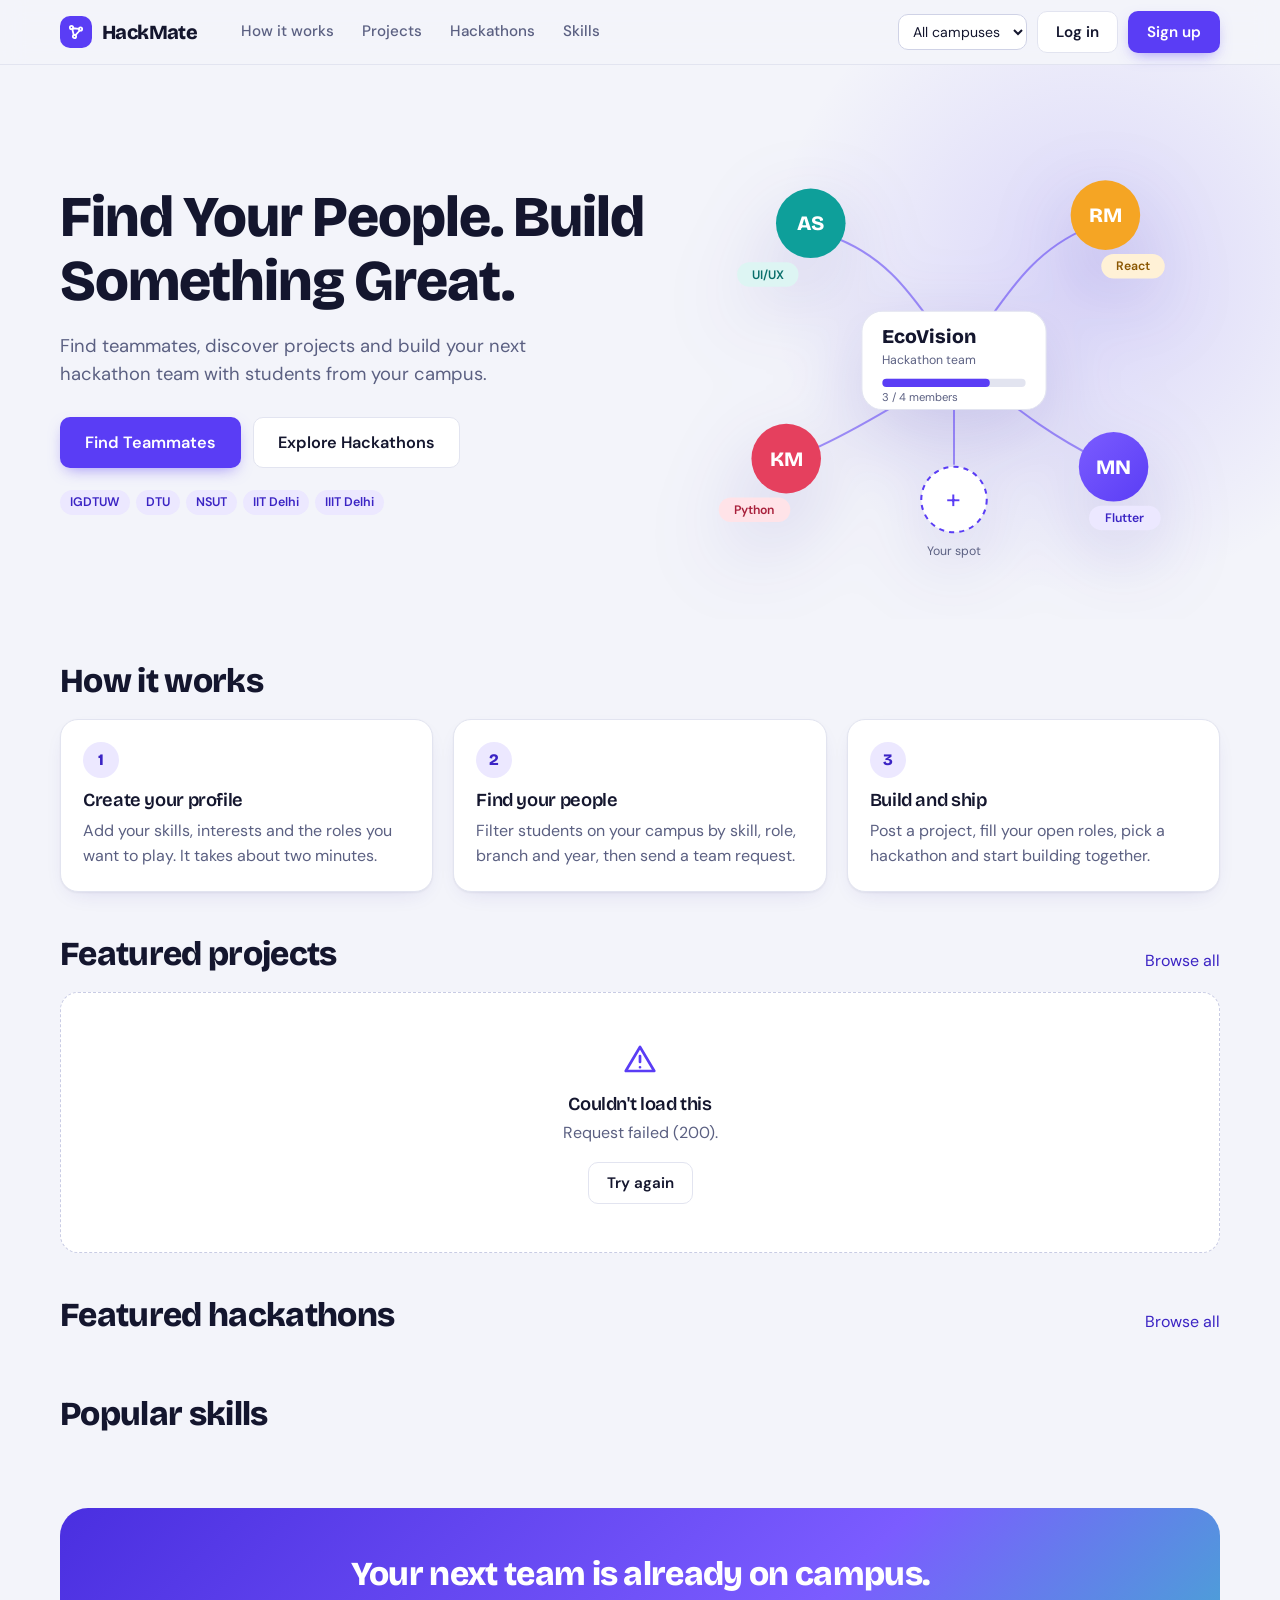
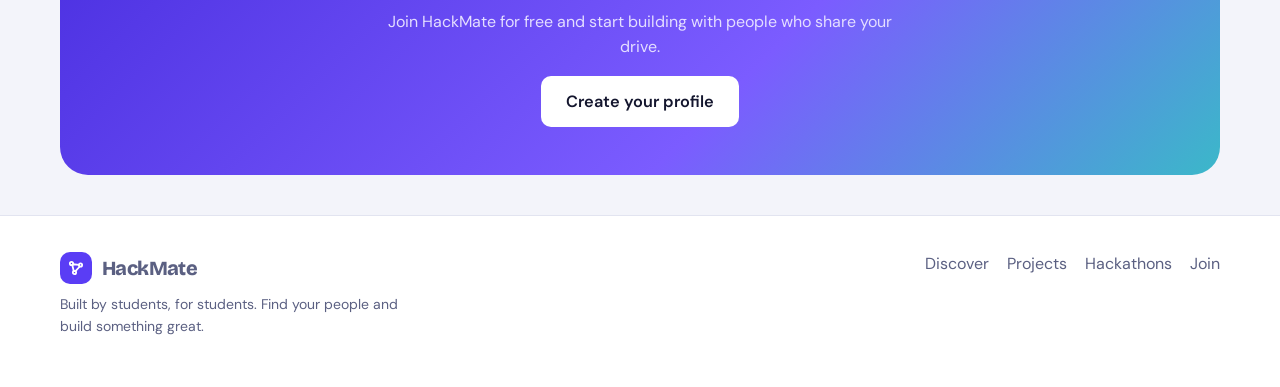
==== frontend/index.html @ 9a6c77ec "Initial commit: HackMate campus collaboration platform" ====
<!DOCTYPE html>
<html lang="en">
<head>
<meta charset="utf-8">
<meta name="viewport" content="width=device-width, initial-scale=1">

<title>HackMate: Find Your People. Build Something Great.</title>

<meta name="description" content="HackMate: find teammates, discover projects and build your next hackathon team with students from IGDTUW, DTU, NSUT, IIT Delhi and IIIT Delhi.">

<link rel="icon" href="data:image/svg+xml,%3Csvg xmlns='http://www.w3.org/2000/svg' viewBox='0 0 32 32'%3E%3Crect width='32' height='32' rx='9' fill='%235A3DF5'/%3E%3Ccircle cx='10' cy='10' r='3' fill='white'/%3E%3Ccircle cx='22' cy='12' r='3' fill='white'/%3E%3Ccircle cx='14' cy='23' r='3' fill='white'/%3E%3C/svg%3E">

<link rel="stylesheet" href="css/main.css">
<link rel="stylesheet" href="css/landing.css">
<link rel="stylesheet" href="css/responsive.css">
</head>

<body data-root="" data-page="home">

<div id="app-nav"></div>

<main>

<section class="hero">
  <div class="container hero-grid">

    <div>
      <h1>Find Your People. Build Something Great.</h1>

      <p class="lead">
        Find teammates, discover projects and build your next hackathon team with students from your campus.
      </p>

      <div class="hero-cta">
        <a class="btn btn-primary btn-lg" href="pages/discover.html">
          Find Teammates
        </a>

        <a class="btn btn-ghost btn-lg" href="pages/hackathons.html">
          Explore Hackathons
        </a>
      </div>

      <!-- Participating campuses -->
      <div class="hero-note">
        <span class="chips">
          <span class="chip">IGDTUW</span>
          <span class="chip">DTU</span>
          <span class="chip">NSUT</span>
          <span class="chip">IIT Delhi</span>
          <span class="chip">IIIT Delhi</span>
        </span>
      </div>
    </div>

    <div>
      <svg class="hero-art" viewBox="0 0 520 440" role="img" aria-label="Four students connected into a hackathon team by their skills">

        <defs>
          <linearGradient id="gv" x1="0" y1="0" x2="1" y2="1">
            <stop offset="0" stop-color="#7B5CFF"/>
            <stop offset="1" stop-color="#5A3DF5"/>
          </linearGradient>
        </defs>

        <g class="link-set">
          <path class="link draw" d="M138 112 C190 130 215 165 240 200"/>
          <path class="link draw" d="M392 104 C340 125 315 165 290 200"/>
          <path class="link draw" d="M120 322 C170 300 205 275 238 258"/>
          <path class="link draw" d="M400 330 C350 305 318 278 292 258"/>
          <path class="link draw" d="M260 282 L260 336"/>
        </g>

        <rect x="170" y="186" width="180" height="96" rx="20" fill="#fff" stroke="#E2E4F0"/>

        <text x="190" y="217" font-family="Bricolage Grotesque, DM Sans, sans-serif" font-weight="800" font-size="19" fill="#14162E">
          EcoVision
        </text>

        <text x="190" y="238" font-family="DM Sans, sans-serif" font-size="12" fill="#5B6082">
          Hackathon team
        </text>

        <rect x="190" y="252" width="140" height="8" rx="4" fill="#E2E4F0"/>
        <rect x="190" y="252" width="105" height="8" rx="4" fill="#5A3DF5"/>

        <text x="190" y="274" font-family="DM Sans, sans-serif" font-size="11" fill="#5B6082">
          3 / 4 members
        </text>

        <g font-family="Bricolage Grotesque, DM Sans, sans-serif" font-weight="800" font-size="20" fill="#fff" text-anchor="middle">

          <circle cx="120" cy="100" r="34" fill="#0E9F9A"/>
          <text x="120" y="107">AS</text>

          <circle cx="408" cy="92" r="34" fill="#F5A524"/>
          <text x="408" y="99">RM</text>

          <circle cx="96" cy="330" r="34" fill="#E5405E"/>
          <text x="96" y="337">KM</text>

          <circle cx="416" cy="338" r="34" fill="url(#gv)"/>
          <text x="416" y="345">MN</text>

        </g>

        <circle cx="260" cy="370" r="32" fill="#fff" stroke="#5A3DF5" stroke-width="2" stroke-dasharray="5 5"/>

        <text x="260" y="378" text-anchor="middle" font-size="26" fill="#5A3DF5" font-family="DM Sans, sans-serif">+</text>

        <text x="260" y="424" text-anchor="middle" font-size="12" fill="#5B6082" font-family="DM Sans, sans-serif">
          Your spot
        </text>

        <g font-family="DM Sans, sans-serif" font-size="12" font-weight="600">

          <rect x="48" y="138" width="60" height="24" rx="12" fill="#DDF5F3"/>
          <text x="78" y="154" text-anchor="middle" fill="#0A6F6B">UI/UX</text>

          <rect x="404" y="130" width="62" height="24" rx="12" fill="#FFF1D6"/>
          <text x="435" y="146" text-anchor="middle" fill="#8A5600">React</text>

          <rect x="30" y="368" width="70" height="24" rx="12" fill="#FFE3E8"/>
          <text x="65" y="384" text-anchor="middle" fill="#A8203B">Python</text>

          <rect x="392" y="376" width="70" height="24" rx="12" fill="#ECE8FF"/>
          <text x="427" y="392" text-anchor="middle" fill="#3B24C4">Flutter</text>

        </g>
      </svg>
    </div>

  </div>
</section>

<div class="container">

  <div class="stats" id="stats" aria-label="Platform statistics"></div>

  <section class="section" id="how">
    <div class="section-head">
      <h2>How it works</h2>
    </div>

    <div class="steps">

      <div class="card">
        <div class="step-n">1</div>
        <h3>Create your profile</h3>
        <p class="muted" style="margin:0">
          Add your skills, interests and the roles you want to play. It takes about two minutes.
        </p>
      </div>

      <div class="card">
        <div class="step-n">2</div>
        <h3>Find your people</h3>
        <p class="muted" style="margin:0">
          Filter students on your campus by skill, role, branch and year, then send a team request.
        </p>
      </div>

      <div class="card">
        <div class="step-n">3</div>
        <h3>Build and ship</h3>
        <p class="muted" style="margin:0">
          Post a project, fill your open roles, pick a hackathon and start building together.
        </p>
      </div>

    </div>
  </section>

  <section class="section" id="projects">
    <div class="section-head">
      <h2>Featured projects</h2>
      <a href="pages/projects.html">Browse all</a>
    </div>
    <div class="grid-cards" id="featuredProjects"></div>
  </section>

  <section class="section" id="hackathons">
    <div class="section-head">
      <h2>Featured hackathons</h2>
      <a href="pages/hackathons.html">Browse all</a>
    </div>
    <div class="grid-cards" id="featuredHackathons"></div>
  </section>

  <section class="section" id="skills">
    <div class="section-head">
      <h2>Popular skills</h2>
    </div>
    <div class="skill-cloud" id="skillCloud"></div>
  </section>

  <section class="cta-band">
    <h2 style="color:#fff">
      Your next team is already on campus.
    </h2>

    <p>
      Join HackMate for free and start building with people who share your drive.
    </p>

    <a class="btn btn-ghost btn-lg" href="pages/signup.html">
      Create your profile
    </a>
  </section>

</div>
</main>

<div id="app-footer"></div>

<div class="toast-stack" id="toasts" aria-live="polite"></div>

<script src="js/utils.js"></script>
<script src="js/api.js"></script>
<script src="js/components.js"></script>
<script src="js/landing.js"></script>

</body>
</html>
---- frontend/css/main.css ----
/* HackMate — main.css : design tokens, base, shared components. */
@import url('https://fonts.googleapis.com/css2?family=Bricolage+Grotesque:opsz,wght@12..96,600;12..96,800&family=DM+Sans:wght@400;500;600&display=swap');

:root{
  --bg:#F3F4FA; --surface:#FFFFFF; --ink:#14162E; --muted:#5B6082; --line:#E2E4F0;
  --brand:#5A3DF5; --brand-ink:#3B24C4; --brand-soft:#ECE8FF;
  --teal:#0E9F9A; --teal-soft:#DDF5F3; --sun:#F5A524; --sun-soft:#FFF1D6;
  --rose:#E5405E; --rose-soft:#FFE3E8; --ok:#14935F; --ok-soft:#DCF5EA;
  --display:'Bricolage Grotesque','DM Sans',system-ui,sans-serif;
  --font:'DM Sans',system-ui,-apple-system,'Segoe UI',sans-serif;
  --r-card:18px; --r-ctl:10px; --r-pill:999px;
  --shadow:0 1px 2px rgba(20,22,46,.05),0 8px 24px -12px rgba(52,36,160,.18);
  --shadow-lift:0 2px 4px rgba(20,22,46,.06),0 18px 36px -14px rgba(52,36,160,.28);
  --nav-h:64px;
}
*{box-sizing:border-box}
html{scroll-behavior:smooth;-webkit-text-size-adjust:100%}
body{margin:0;font:400 16px/1.55 var(--font);background:var(--bg);color:var(--ink);-webkit-font-smoothing:antialiased}
h1,h2,h3,h4{font-family:var(--display);line-height:1.12;letter-spacing:-.02em;margin:0 0 .5em}
h1{font-size:clamp(2.2rem,5vw,3.6rem);font-weight:800}
h2{font-size:clamp(1.5rem,3vw,2.1rem);font-weight:800}
h3{font-size:1.15rem;font-weight:600}
p{margin:0 0 1em}
a{color:var(--brand-ink);text-decoration:none}
a:hover{text-decoration:underline}
img,svg{max-width:100%}
:focus-visible{outline:3px solid #9C8BFF;outline-offset:2px;border-radius:6px}
.container{width:min(1160px,100% - 40px);margin-inline:auto}
.page{padding:32px 0 72px}
.muted{color:var(--muted)} .small{font-size:.875rem} .hidden{display:none!important}
.sr-only{position:absolute;width:1px;height:1px;overflow:hidden;clip:rect(0 0 0 0)}


/* navbar */
.nav{position:sticky;top:0;z-index:50;background:rgba(243,244,250,.82);backdrop-filter:blur(12px);border-bottom:1px solid var(--line)}
.nav-inner{height:var(--nav-h);display:flex;align-items:center;gap:20px}
.logo{display:flex;align-items:center;gap:10px;font:800 1.25rem var(--display);color:var(--ink);letter-spacing:-.03em}
.logo:hover{text-decoration:none}
.logo-mark{width:32px;height:32px;border-radius:10px;background:var(--brand);display:grid;place-items:center}
.nav-links{display:flex;gap:4px;margin-left:12px;flex:1}
.nav-links a{padding:8px 12px;border-radius:var(--r-ctl);color:var(--muted);font-weight:500;font-size:.95rem;transition:background .15s,color .15s}
.nav-links a:hover{background:#E8EAF6;color:var(--ink);text-decoration:none}
.nav-links a[aria-current="page"]{background:var(--brand-soft);color:var(--brand-ink)}
.nav-actions{display:flex;align-items:center;gap:10px}
.nav-toggle{display:none}
.dropdown{position:relative}
.dropdown-menu{position:absolute;right:0;top:calc(100% + 8px);min-width:200px;background:var(--surface);border:1px solid var(--line);border-radius:14px;box-shadow:var(--shadow-lift);padding:6px;display:none;z-index:60}
.dropdown.open .dropdown-menu{display:block}
.dropdown-menu a,.dropdown-menu button{display:flex;gap:10px;align-items:center;width:100%;padding:9px 12px;border:0;background:none;border-radius:8px;color:var(--ink);font:inherit;font-size:.92rem;cursor:pointer;text-align:left}
.dropdown-menu a:hover,.dropdown-menu button:hover{background:var(--bg);text-decoration:none}
.dropdown-head{padding:8px 12px 10px;border-bottom:1px solid var(--line);margin-bottom:6px}

/* buttons */
.btn{display:inline-flex;align-items:center;justify-content:center;gap:8px;padding:10px 18px;border-radius:var(--r-ctl);border:1px solid transparent;font:600 .95rem var(--font);cursor:pointer;transition:transform .12s,background .15s,box-shadow .15s;text-decoration:none;white-space:nowrap}
.btn:hover{text-decoration:none}
.btn:active{transform:translateY(1px)}
.btn-primary{background:var(--brand);color:#fff;box-shadow:0 6px 16px -6px rgba(90,61,245,.6)}
.btn-primary:hover{background:var(--brand-ink)}
.btn-ghost{background:var(--surface);border-color:var(--line);color:var(--ink)}
.btn-ghost:hover{border-color:#C9CCE4;background:#FAFAFE}
.btn-success{background:var(--ok);color:#fff}
.btn-danger{background:var(--rose-soft);color:#A8203B}
.btn-danger:hover{background:#FFD0D9}
.btn-sm{padding:6px 12px;font-size:.85rem}
.btn-lg{padding:14px 24px;font-size:1.02rem}
.btn[disabled]{opacity:.55;cursor:not-allowed}
.btn.loading::after{content:"";width:14px;height:14px;border:2px solid currentColor;border-right-color:transparent;border-radius:50%;animation:spin .7s linear infinite}
@keyframes spin{to{transform:rotate(360deg)}}
.icon{width:18px;height:18px;flex:none;stroke:currentColor;fill:none;stroke-width:1.8;stroke-linecap:round;stroke-linejoin:round}

/* cards & grids */
.card{background:var(--surface);border:1px solid var(--line);border-radius:var(--r-card);padding:22px;box-shadow:var(--shadow)}
.card.hoverable{transition:transform .18s,box-shadow .18s,border-color .18s}
.card.hoverable:hover{transform:translateY(-3px);box-shadow:var(--shadow-lift);border-color:#D2CCFA}
.grid-cards{display:grid;grid-template-columns:repeat(auto-fill,minmax(310px,1fr));gap:20px}
.stack{display:flex;flex-direction:column;gap:14px}
.row{display:flex;align-items:center;gap:12px;flex-wrap:wrap}
.row-between{display:flex;align-items:center;justify-content:space-between;gap:12px;flex-wrap:wrap}
.card-actions{display:flex;gap:10px;margin-top:auto;padding-top:16px;flex-wrap:wrap}
.card-col{display:flex;flex-direction:column}
.section{margin-top:44px}
.section-head{display:flex;justify-content:space-between;align-items:end;gap:16px;margin-bottom:18px}
.section-head h2{margin:0}
.page-head{display:flex;justify-content:space-between;align-items:end;gap:16px;flex-wrap:wrap;margin-bottom:24px}
.page-head h1{font-size:clamp(1.8rem,3.5vw,2.5rem);margin:0 0 6px}
.page-head p{margin:0;color:var(--muted)}

/* avatars, badges */
.avatar{width:48px;height:48px;border-radius:50%;display:grid;place-items:center;color:#fff;font:700 1rem var(--display);flex:none;object-fit:cover}
.avatar-sm{width:32px;height:32px;font-size:.78rem}
.avatar-lg{width:96px;height:96px;font-size:2rem;border:4px solid var(--surface);box-shadow:var(--shadow)}
.chips{display:flex;flex-wrap:wrap;gap:6px}
.chip{display:inline-flex;align-items:center;gap:5px;padding:3px 10px;border-radius:var(--r-pill);background:var(--brand-soft);color:var(--brand-ink);font-size:.78rem;font-weight:600}
.chip.teal{background:var(--teal-soft);color:#0A6F6B}
.chip.sun{background:var(--sun-soft);color:#8A5600}
.chip.plain{background:var(--bg);color:var(--muted);border:1px solid var(--line)}
.status{display:inline-flex;align-items:center;gap:6px;padding:3px 10px;border-radius:var(--r-pill);font-size:.78rem;font-weight:600;background:var(--bg);color:var(--muted)}
.status::before{content:"";width:7px;height:7px;border-radius:50%;background:currentColor}
.s-open,.s-accepted,.s-active,.s-resolved,.s-published{background:var(--ok-soft);color:#0B6E45}
.s-pending,.s-reviewing,.s-in_progress{background:var(--sun-soft);color:#8A5600}
.s-rejected,.s-cancelled,.s-suspended,.s-closed,.s-dismissed{background:var(--rose-soft);color:#A8203B}
.s-completed,.s-draft{background:var(--brand-soft);color:var(--brand-ink)}
.label-sm{font-size:.8rem;color:var(--muted);font-weight:600;margin-bottom:6px}
.meta{display:flex;gap:14px;flex-wrap:wrap;color:var(--muted);font-size:.85rem}
.meta span{display:inline-flex;align-items:center;gap:6px}
.progress{height:8px;border-radius:99px;background:var(--line);overflow:hidden}
.progress>i{display:block;height:100%;background:var(--brand);border-radius:99px}

/* forms */
.field{display:flex;flex-direction:column;gap:6px;margin-bottom:16px}
.field label{font-weight:600;font-size:.9rem}
.input,.select,.textarea{width:100%;padding:11px 13px;border:1px solid #CFD2E6;border-radius:var(--r-ctl);background:#fff;font:inherit;color:var(--ink);transition:border-color .15s,box-shadow .15s}
.input:focus,.select:focus,.textarea:focus{outline:none;border-color:var(--brand);box-shadow:0 0 0 3px rgba(90,61,245,.18)}
.textarea{min-height:96px;resize:vertical}
.field.invalid .input,.field.invalid .select,.field.invalid .textarea{border-color:var(--rose)}
.field-error{color:#A8203B;font-size:.82rem;min-height:0}
.field-hint{color:var(--muted);font-size:.8rem}
.form-grid{display:grid;grid-template-columns:1fr 1fr;gap:0 16px}
.check{display:flex;gap:8px;align-items:center;font-size:.9rem}
.form-error{background:var(--rose-soft);color:#8E1B33;border-radius:var(--r-ctl);padding:10px 14px;font-size:.9rem;margin-bottom:14px}

/* filters */
.filters{display:flex;gap:10px;flex-wrap:wrap;margin-bottom:22px;padding:14px;background:var(--surface);border:1px solid var(--line);border-radius:var(--r-card)}
.filters .search{flex:2 1 240px;position:relative}
.filters .search .icon{position:absolute;left:12px;top:50%;transform:translateY(-50%);color:var(--muted)}
.filters .search .input{padding-left:38px}
.filters .select{flex:1 1 140px;width:auto}
.tabs{display:inline-flex;background:#E8EAF6;border-radius:12px;padding:4px;gap:2px;margin-bottom:20px;flex-wrap:wrap}
.tabs button{border:0;background:none;padding:8px 16px;border-radius:9px;font:600 .9rem var(--font);color:var(--muted);cursor:pointer}
.tabs button[aria-selected="true"]{background:var(--surface);color:var(--ink);box-shadow:var(--shadow)}

/* modal */
.modal{position:fixed;inset:0;z-index:100;display:none;align-items:center;justify-content:center;padding:20px;background:rgba(20,22,46,.5);backdrop-filter:blur(3px)}
.modal.open{display:flex}
.modal-box{background:var(--surface);border-radius:20px;width:min(560px,100%);max-height:calc(100vh - 40px);overflow:auto;padding:26px;box-shadow:0 30px 80px -20px rgba(20,22,46,.5);animation:pop .18s ease-out}
.modal-box.wide{width:min(720px,100%)}
.modal-head{display:flex;justify-content:space-between;align-items:start;gap:12px;margin-bottom:14px}
.modal-head h3{font-size:1.35rem;margin:0}
.modal-x{border:0;background:var(--bg);width:34px;height:34px;border-radius:50%;cursor:pointer;display:grid;place-items:center;color:var(--ink)}
.modal-foot{display:flex;justify-content:flex-end;gap:10px;margin-top:8px}
@keyframes pop{from{transform:scale(.97);opacity:0}to{transform:none;opacity:1}}

/* toast */
.toast-stack{position:fixed;right:18px;bottom:18px;z-index:200;display:flex;flex-direction:column;gap:10px;max-width:calc(100% - 36px)}
.toast{background:var(--ink);color:#fff;padding:12px 16px;border-radius:12px;box-shadow:var(--shadow-lift);font-size:.92rem;display:flex;gap:10px;align-items:center;animation:pop .18s ease-out;max-width:380px}
.toast.success{border-left:4px solid #3DDC97}.toast.error{border-left:4px solid #FF6B86}.toast.info{border-left:4px solid #8F7CFF}

/* states */
.empty{text-align:center;padding:48px 20px;background:var(--surface);border:1px dashed #C9CCE4;border-radius:var(--r-card);grid-column:1/-1}
.empty .icon{width:36px;height:36px;color:var(--brand);margin-bottom:10px}
.empty h3{margin-bottom:6px}
.skeleton{border-radius:var(--r-card);min-height:180px;background:linear-gradient(100deg,#E9EBF6 30%,#F6F7FC 50%,#E9EBF6 70%);background-size:300% 100%;animation:shimmer 1.4s infinite}
@keyframes shimmer{from{background-position:100% 0}to{background-position:0 0}}

/* table */
.table-wrap{overflow-x:auto;background:var(--surface);border:1px solid var(--line);border-radius:var(--r-card)}
table{width:100%;border-collapse:collapse;font-size:.92rem}
th,td{text-align:left;padding:12px 16px;border-bottom:1px solid var(--line);white-space:nowrap}
th{font-size:.8rem;color:var(--muted);font-weight:600;background:#FAFAFE}
tr:last-child td{border-bottom:0}

/* footer */
.footer{border-top:1px solid var(--line);background:var(--surface);padding:36px 0;margin-top:40px}
.footer-inner{display:flex;justify-content:space-between;gap:24px;flex-wrap:wrap}
.footer a{color:var(--muted)}
.footer-links{display:flex;gap:18px;flex-wrap:wrap}

@media (prefers-reduced-motion:reduce){*{animation:none!important;transition:none!important}html{scroll-behavior:auto}}
---- frontend/css/landing.css ----
/* Landing page */
.hero{padding:56px 0 40px;position:relative;overflow:hidden}
.hero::before{content:"";position:absolute;inset:-20% -10% auto auto;width:640px;height:640px;background:radial-gradient(closest-side,rgba(90,61,245,.16),transparent);pointer-events:none}
.hero-grid{display:grid;grid-template-columns:1.05fr .95fr;gap:40px;align-items:center;position:relative}
.hero h1{margin-bottom:18px}
.hero .lead{font-size:1.15rem;color:var(--muted);max-width:30em;margin-bottom:28px}
.hero-cta{display:flex;gap:12px;flex-wrap:wrap}
.hero-note{margin-top:22px;display:flex;align-items:center;gap:10px;color:var(--muted);font-size:.9rem}
.hero-art{width:100%;height:auto;filter:drop-shadow(0 24px 40px rgba(52,36,160,.18))}
.hero-art .link{stroke:var(--brand);stroke-width:2;stroke-dasharray:6 6;fill:none;opacity:.55}
.hero-art .draw{stroke-dasharray:300;stroke-dashoffset:300;animation:draw 1.4s .2s ease-out forwards}
@keyframes draw{to{stroke-dashoffset:0}}
.stats{background:var(--ink);color:#fff;border-radius:24px;padding:28px 32px;display:grid;grid-template-columns:repeat(4,1fr);gap:20px;margin-top:20px}
.stats b{display:block;font:800 2rem var(--display)}
.stats span{color:#B9BDE0;font-size:.9rem}
.steps{display:grid;grid-template-columns:repeat(3,1fr);gap:20px}
.step-n{width:36px;height:36px;border-radius:50%;background:var(--brand-soft);color:var(--brand-ink);display:grid;place-items:center;font:800 1rem var(--display);margin-bottom:12px}
.skill-cloud{display:flex;flex-wrap:wrap;gap:10px}
.skill-cloud .chip{font-size:.9rem;padding:7px 14px}
.cta-band{margin-top:56px;border-radius:28px;padding:48px 32px;text-align:center;color:#fff;background:linear-gradient(135deg,#4A2FE0,#7B5CFF 60%,#3BB8C9)}
.cta-band p{color:#E4DEFF;max-width:34em;margin-inline:auto}
.cta-band .btn-ghost{border-color:transparent}
.campus-select{width:auto;padding:7px 10px;font-size:.88rem}
@media (max-width:860px){.hero-grid{grid-template-columns:1fr}.stats{grid-template-columns:repeat(2,1fr)}.steps{grid-template-columns:1fr}.hero-art{max-width:460px;margin:auto}}
---- frontend/css/responsive.css ----
/* HackMate — responsive.css : load LAST on every page. */
@media (max-width:1024px){
  .container{width:min(1160px,100% - 32px)}
  .grid-cards{grid-template-columns:repeat(auto-fill,minmax(280px,1fr))}
}
@media (max-width:860px){
  .nav-toggle{display:inline-grid;margin-left:auto;place-items:center;width:40px;height:40px;border:1px solid var(--line);border-radius:10px;background:var(--surface);cursor:pointer}
  .nav-links{position:absolute;top:var(--nav-h);left:0;right:0;margin:0;flex-direction:column;background:var(--surface);padding:10px 16px 16px;border-bottom:1px solid var(--line);display:none;box-shadow:var(--shadow)}
  .nav.menu-open .nav-links{display:flex}
  .nav-actions{margin-left:0}
  .nav-inner{gap:10px}
  .nav-actions .campus-select{display:none}
}
@media (max-width:640px){
  .page{padding:22px 0 56px}
  .grid-cards{grid-template-columns:1fr}
  .form-grid{grid-template-columns:1fr}
  .filters .select,.filters .search{flex:1 1 100%}
  .page-head .btn{width:100%}
  .modal{align-items:flex-end;padding:0}
  .modal-box{border-radius:20px 20px 0 0;max-height:92vh}
  .card{padding:18px}
  .toast-stack{left:14px;right:14px;bottom:14px}
  .nav-actions .btn-ghost.hide-sm{display:none}
}
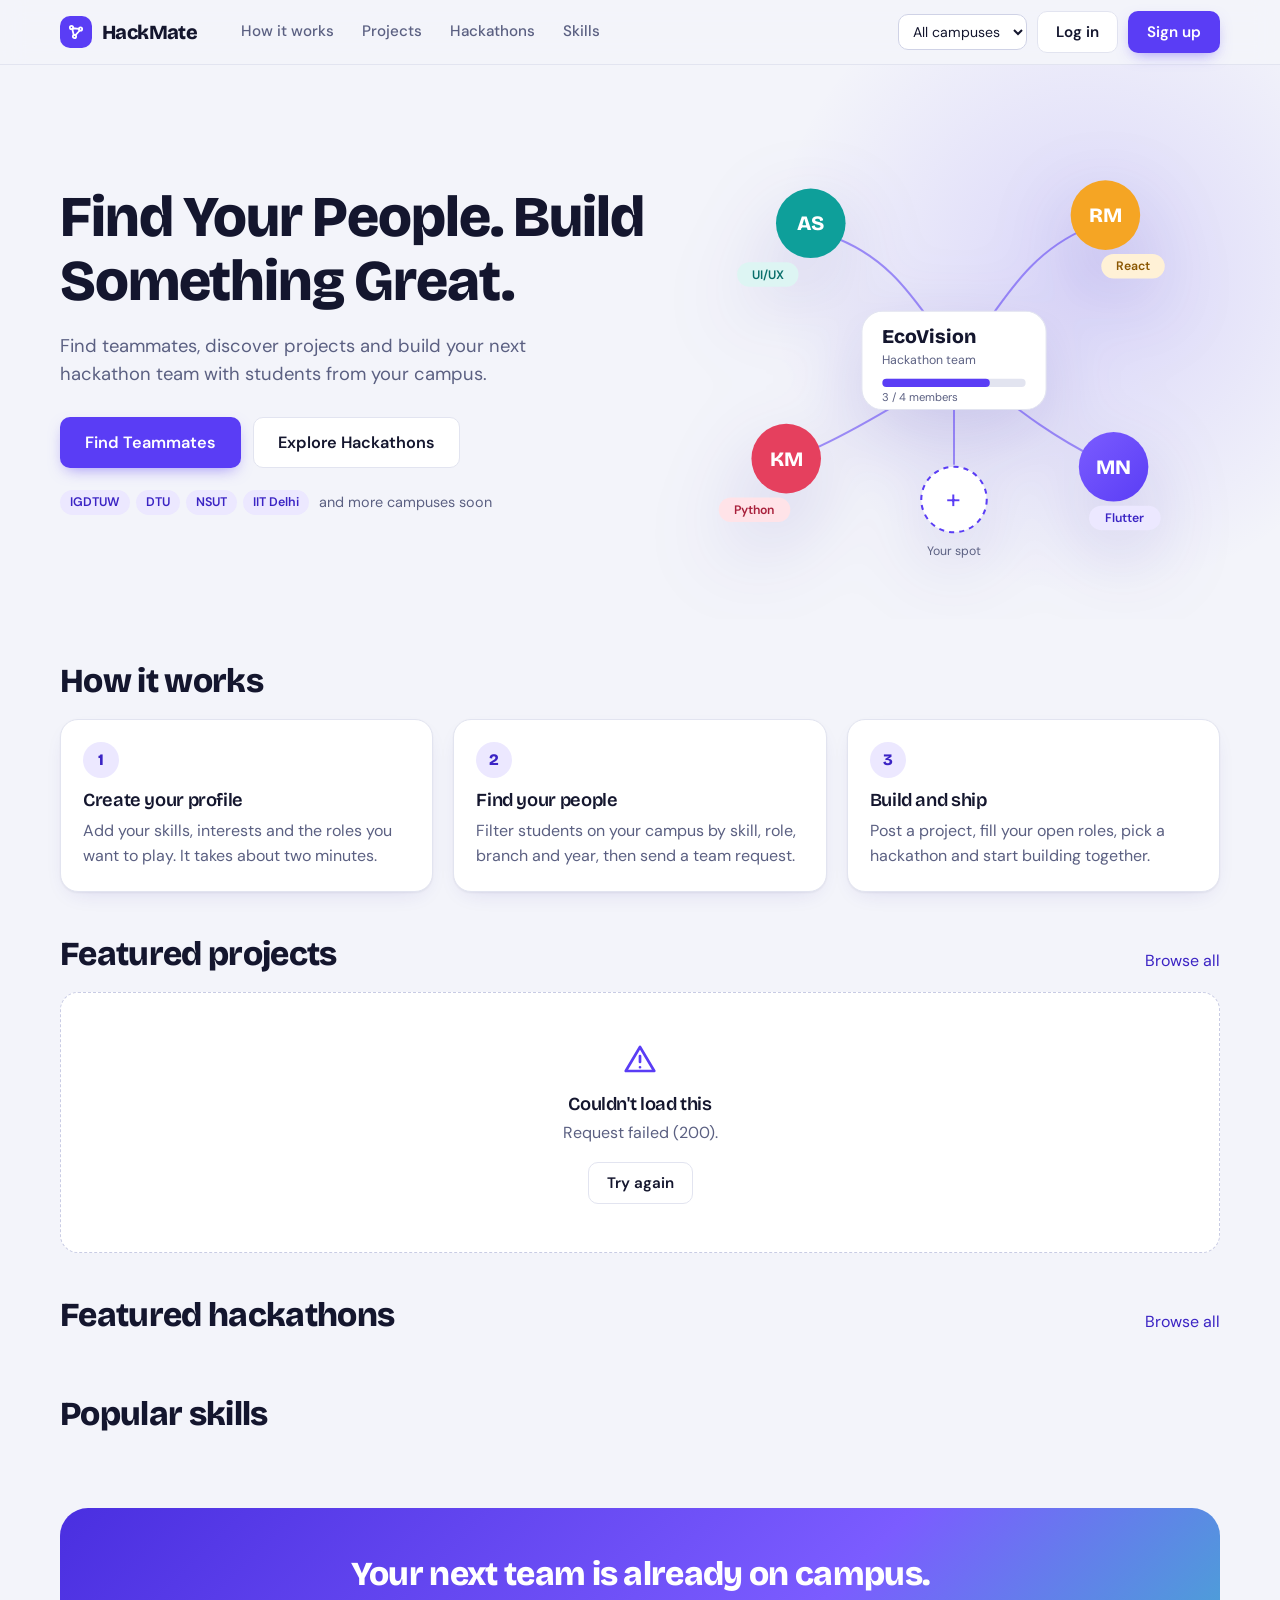
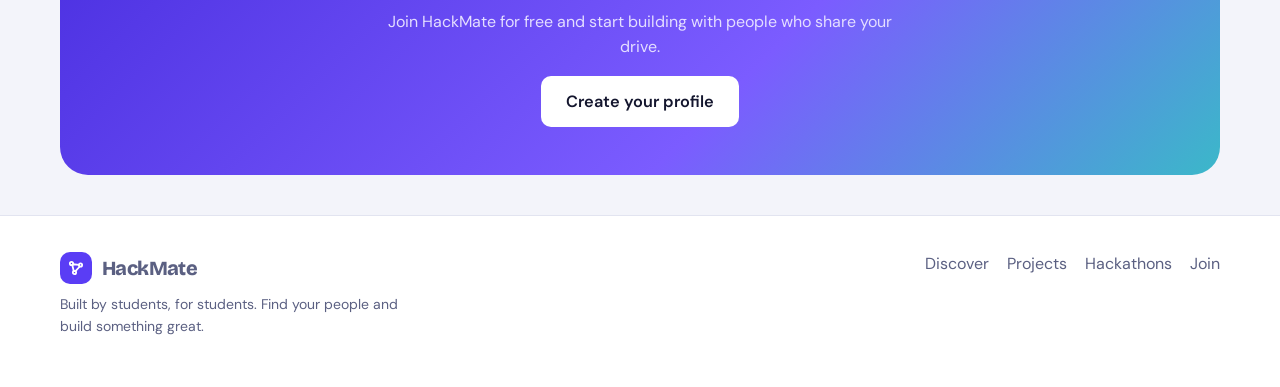
==== commit df9b5e0b: "Update HackMate to version 6" ====
--- a/frontend/index.html
+++ b/frontend/index.html
@@ -1,225 +1,57 @@
-
 <!DOCTYPE html>
 <html lang="en">
 <head>
 <meta charset="utf-8">
 <meta name="viewport" content="width=device-width, initial-scale=1">
-
 <title>HackMate: Find Your People. Build Something Great.</title>
-
-<meta name="description" content="HackMate: find teammates, discover projects and build your next hackathon team with students from IGDTUW, DTU, NSUT, IIT Delhi and IIIT Delhi.">
-
+<meta name="description" content="HackMate: find teammates, discover projects and build your next hackathon team with students from your campus.">
 <link rel="icon" href="data:image/svg+xml,%3Csvg xmlns='http://www.w3.org/2000/svg' viewBox='0 0 32 32'%3E%3Crect width='32' height='32' rx='9' fill='%235A3DF5'/%3E%3Ccircle cx='10' cy='10' r='3' fill='white'/%3E%3Ccircle cx='22' cy='12' r='3' fill='white'/%3E%3Ccircle cx='14' cy='23' r='3' fill='white'/%3E%3C/svg%3E">
-
 <link rel="stylesheet" href="css/main.css">
 <link rel="stylesheet" href="css/landing.css">
 <link rel="stylesheet" href="css/responsive.css">
 </head>
-
 <body data-root="" data-page="home">
-
 <div id="app-nav"></div>
-
 <main>
-
-<section class="hero">
-  <div class="container hero-grid">
-
-    <div>
-      <h1>Find Your People. Build Something Great.</h1>
-
-      <p class="lead">
-        Find teammates, discover projects and build your next hackathon team with students from your campus.
-      </p>
-
-      <div class="hero-cta">
-        <a class="btn btn-primary btn-lg" href="pages/discover.html">
-          Find Teammates
-        </a>
-
-        <a class="btn btn-ghost btn-lg" href="pages/hackathons.html">
-          Explore Hackathons
-        </a>
-      </div>
-
-      <!-- Participating campuses -->
-      <div class="hero-note">
-        <span class="chips">
-          <span class="chip">IGDTUW</span>
-          <span class="chip">DTU</span>
-          <span class="chip">NSUT</span>
-          <span class="chip">IIT Delhi</span>
-          <span class="chip">IIIT Delhi</span>
-        </span>
-      </div>
-    </div>
-
-    <div>
-      <svg class="hero-art" viewBox="0 0 520 440" role="img" aria-label="Four students connected into a hackathon team by their skills">
-
-        <defs>
-          <linearGradient id="gv" x1="0" y1="0" x2="1" y2="1">
-            <stop offset="0" stop-color="#7B5CFF"/>
-            <stop offset="1" stop-color="#5A3DF5"/>
-          </linearGradient>
-        </defs>
-
-        <g class="link-set">
-          <path class="link draw" d="M138 112 C190 130 215 165 240 200"/>
-          <path class="link draw" d="M392 104 C340 125 315 165 290 200"/>
-          <path class="link draw" d="M120 322 C170 300 205 275 238 258"/>
-          <path class="link draw" d="M400 330 C350 305 318 278 292 258"/>
-          <path class="link draw" d="M260 282 L260 336"/>
-        </g>
-
-        <rect x="170" y="186" width="180" height="96" rx="20" fill="#fff" stroke="#E2E4F0"/>
-
-        <text x="190" y="217" font-family="Bricolage Grotesque, DM Sans, sans-serif" font-weight="800" font-size="19" fill="#14162E">
-          EcoVision
-        </text>
-
-        <text x="190" y="238" font-family="DM Sans, sans-serif" font-size="12" fill="#5B6082">
-          Hackathon team
-        </text>
-
-        <rect x="190" y="252" width="140" height="8" rx="4" fill="#E2E4F0"/>
-        <rect x="190" y="252" width="105" height="8" rx="4" fill="#5A3DF5"/>
-
-        <text x="190" y="274" font-family="DM Sans, sans-serif" font-size="11" fill="#5B6082">
-          3 / 4 members
-        </text>
-
-        <g font-family="Bricolage Grotesque, DM Sans, sans-serif" font-weight="800" font-size="20" fill="#fff" text-anchor="middle">
-
-          <circle cx="120" cy="100" r="34" fill="#0E9F9A"/>
-          <text x="120" y="107">AS</text>
-
-          <circle cx="408" cy="92" r="34" fill="#F5A524"/>
-          <text x="408" y="99">RM</text>
-
-          <circle cx="96" cy="330" r="34" fill="#E5405E"/>
-          <text x="96" y="337">KM</text>
-
-          <circle cx="416" cy="338" r="34" fill="url(#gv)"/>
-          <text x="416" y="345">MN</text>
-
-        </g>
-
-        <circle cx="260" cy="370" r="32" fill="#fff" stroke="#5A3DF5" stroke-width="2" stroke-dasharray="5 5"/>
-
-        <text x="260" y="378" text-anchor="middle" font-size="26" fill="#5A3DF5" font-family="DM Sans, sans-serif">+</text>
-
-        <text x="260" y="424" text-anchor="middle" font-size="12" fill="#5B6082" font-family="DM Sans, sans-serif">
-          Your spot
-        </text>
-
-        <g font-family="DM Sans, sans-serif" font-size="12" font-weight="600">
-
-          <rect x="48" y="138" width="60" height="24" rx="12" fill="#DDF5F3"/>
-          <text x="78" y="154" text-anchor="middle" fill="#0A6F6B">UI/UX</text>
-
-          <rect x="404" y="130" width="62" height="24" rx="12" fill="#FFF1D6"/>
-          <text x="435" y="146" text-anchor="middle" fill="#8A5600">React</text>
-
-          <rect x="30" y="368" width="70" height="24" rx="12" fill="#FFE3E8"/>
-          <text x="65" y="384" text-anchor="middle" fill="#A8203B">Python</text>
-
-          <rect x="392" y="376" width="70" height="24" rx="12" fill="#ECE8FF"/>
-          <text x="427" y="392" text-anchor="middle" fill="#3B24C4">Flutter</text>
-
-        </g>
-      </svg>
-    </div>
-
-  </div>
-</section>
-
+<section class="hero"><div class="container hero-grid">
+  <div><h1>Find Your People. Build Something Great.</h1>
+  <p class="lead">Find teammates, discover projects and build your next hackathon team with students from your campus.</p>
+  <div class="hero-cta"><a class="btn btn-primary btn-lg" href="pages/discover.html">Find Teammates</a><a class="btn btn-ghost btn-lg" href="pages/hackathons.html">Explore Hackathons</a></div>
+  <div class="hero-note"><span class="chips"><span class="chip">IGDTUW</span><span class="chip">DTU</span><span class="chip">NSUT</span><span class="chip">IIT Delhi</span></span><span>and more campuses soon</span></div></div>
+  <div><svg class="hero-art" viewBox="0 0 520 440" role="img" aria-label="Four students connected into a hackathon team by their skills">
+<defs><linearGradient id="gv" x1="0" y1="0" x2="1" y2="1"><stop offset="0" stop-color="#7B5CFF"/><stop offset="1" stop-color="#5A3DF5"/></linearGradient></defs>
+<g class="link-set"><path class="link draw" d="M138 112 C190 130 215 165 240 200"/><path class="link draw" d="M392 104 C340 125 315 165 290 200"/><path class="link draw" d="M120 322 C170 300 205 275 238 258"/><path class="link draw" d="M400 330 C350 305 318 278 292 258"/><path class="link draw" d="M260 282 L260 336"/></g>
+<rect x="170" y="186" width="180" height="96" rx="20" fill="#fff" stroke="#E2E4F0"/>
+<text x="190" y="217" font-family="Bricolage Grotesque, DM Sans, sans-serif" font-weight="800" font-size="19" fill="#14162E">EcoVision</text>
+<text x="190" y="238" font-family="DM Sans, sans-serif" font-size="12" fill="#5B6082">Hackathon team</text>
+<rect x="190" y="252" width="140" height="8" rx="4" fill="#E2E4F0"/><rect x="190" y="252" width="105" height="8" rx="4" fill="#5A3DF5"/>
+<text x="190" y="274" font-family="DM Sans, sans-serif" font-size="11" fill="#5B6082">3 / 4 members</text>
+<g font-family="Bricolage Grotesque, DM Sans, sans-serif" font-weight="800" font-size="20" fill="#fff" text-anchor="middle">
+<circle cx="120" cy="100" r="34" fill="#0E9F9A"/><text x="120" y="107">AS</text>
+<circle cx="408" cy="92" r="34" fill="#F5A524"/><text x="408" y="99">RM</text>
+<circle cx="96" cy="330" r="34" fill="#E5405E"/><text x="96" y="337">KM</text>
+<circle cx="416" cy="338" r="34" fill="url(#gv)"/><text x="416" y="345">MN</text></g>
+<circle cx="260" cy="370" r="32" fill="#fff" stroke="#5A3DF5" stroke-width="2" stroke-dasharray="5 5"/><text x="260" y="378" text-anchor="middle" font-size="26" fill="#5A3DF5" font-family="DM Sans, sans-serif">+</text>
+<text x="260" y="424" text-anchor="middle" font-size="12" fill="#5B6082" font-family="DM Sans, sans-serif">Your spot</text>
+<g font-family="DM Sans, sans-serif" font-size="12" font-weight="600">
+<rect x="48" y="138" width="60" height="24" rx="12" fill="#DDF5F3"/><text x="78" y="154" text-anchor="middle" fill="#0A6F6B">UI/UX</text>
+<rect x="404" y="130" width="62" height="24" rx="12" fill="#FFF1D6"/><text x="435" y="146" text-anchor="middle" fill="#8A5600">React</text>
+<rect x="30" y="368" width="70" height="24" rx="12" fill="#FFE3E8"/><text x="65" y="384" text-anchor="middle" fill="#A8203B">Python</text>
+<rect x="392" y="376" width="70" height="24" rx="12" fill="#ECE8FF"/><text x="427" y="392" text-anchor="middle" fill="#3B24C4">Flutter</text></g>
+</svg></div></div></section>
 <div class="container">
-
   <div class="stats" id="stats" aria-label="Platform statistics"></div>
-
-  <section class="section" id="how">
-    <div class="section-head">
-      <h2>How it works</h2>
-    </div>
-
-    <div class="steps">
-
-      <div class="card">
-        <div class="step-n">1</div>
-        <h3>Create your profile</h3>
-        <p class="muted" style="margin:0">
-          Add your skills, interests and the roles you want to play. It takes about two minutes.
-        </p>
-      </div>
-
-      <div class="card">
-        <div class="step-n">2</div>
-        <h3>Find your people</h3>
-        <p class="muted" style="margin:0">
-          Filter students on your campus by skill, role, branch and year, then send a team request.
-        </p>
-      </div>
-
-      <div class="card">
-        <div class="step-n">3</div>
-        <h3>Build and ship</h3>
-        <p class="muted" style="margin:0">
-          Post a project, fill your open roles, pick a hackathon and start building together.
-        </p>
-      </div>
-
-    </div>
-  </section>
-
-  <section class="section" id="projects">
-    <div class="section-head">
-      <h2>Featured projects</h2>
-      <a href="pages/projects.html">Browse all</a>
-    </div>
-    <div class="grid-cards" id="featuredProjects"></div>
-  </section>
-
-  <section class="section" id="hackathons">
-    <div class="section-head">
-      <h2>Featured hackathons</h2>
-      <a href="pages/hackathons.html">Browse all</a>
-    </div>
-    <div class="grid-cards" id="featuredHackathons"></div>
-  </section>
-
-  <section class="section" id="skills">
-    <div class="section-head">
-      <h2>Popular skills</h2>
-    </div>
-    <div class="skill-cloud" id="skillCloud"></div>
-  </section>
-
-  <section class="cta-band">
-    <h2 style="color:#fff">
-      Your next team is already on campus.
-    </h2>
-
-    <p>
-      Join HackMate for free and start building with people who share your drive.
-    </p>
-
-    <a class="btn btn-ghost btn-lg" href="pages/signup.html">
-      Create your profile
-    </a>
-  </section>
-
-</div>
-</main>
-
+  <section class="section" id="how"><div class="section-head"><h2>How it works</h2></div><div class="steps"><div class="card"><div class="step-n">1</div><h3>Create your profile</h3><p class="muted" style="margin:0">Add your skills, interests and the roles you want to play. It takes about two minutes.</p></div><div class="card"><div class="step-n">2</div><h3>Find your people</h3><p class="muted" style="margin:0">Filter students on your campus by skill, role, branch and year, then send a team request.</p></div><div class="card"><div class="step-n">3</div><h3>Build and ship</h3><p class="muted" style="margin:0">Post a project, fill your open roles, pick a hackathon and start building together.</p></div></div></section>
+  <section class="section" id="projects"><div class="section-head"><h2>Featured projects</h2><a href="pages/projects.html">Browse all</a></div><div class="grid-cards" id="featuredProjects"></div></section>
+  <section class="section" id="hackathons"><div class="section-head"><h2>Featured hackathons</h2><a href="pages/hackathons.html">Browse all</a></div><div class="grid-cards" id="featuredHackathons"></div></section>
+  <section class="section" id="skills"><div class="section-head"><h2>Popular skills</h2></div><div class="skill-cloud" id="skillCloud"></div></section>
+  <section class="cta-band"><h2 style="color:#fff">Your next team is already on campus.</h2><p>Join HackMate for free and start building with people who share your drive.</p><a class="btn btn-ghost btn-lg" href="pages/signup.html">Create your profile</a></section>
+</div></main>
 <div id="app-footer"></div>
-
 <div class="toast-stack" id="toasts" aria-live="polite"></div>
-
 <script src="js/utils.js"></script>
 <script src="js/api.js"></script>
 <script src="js/components.js"></script>
 <script src="js/landing.js"></script>
-
 </body>
 </html>
